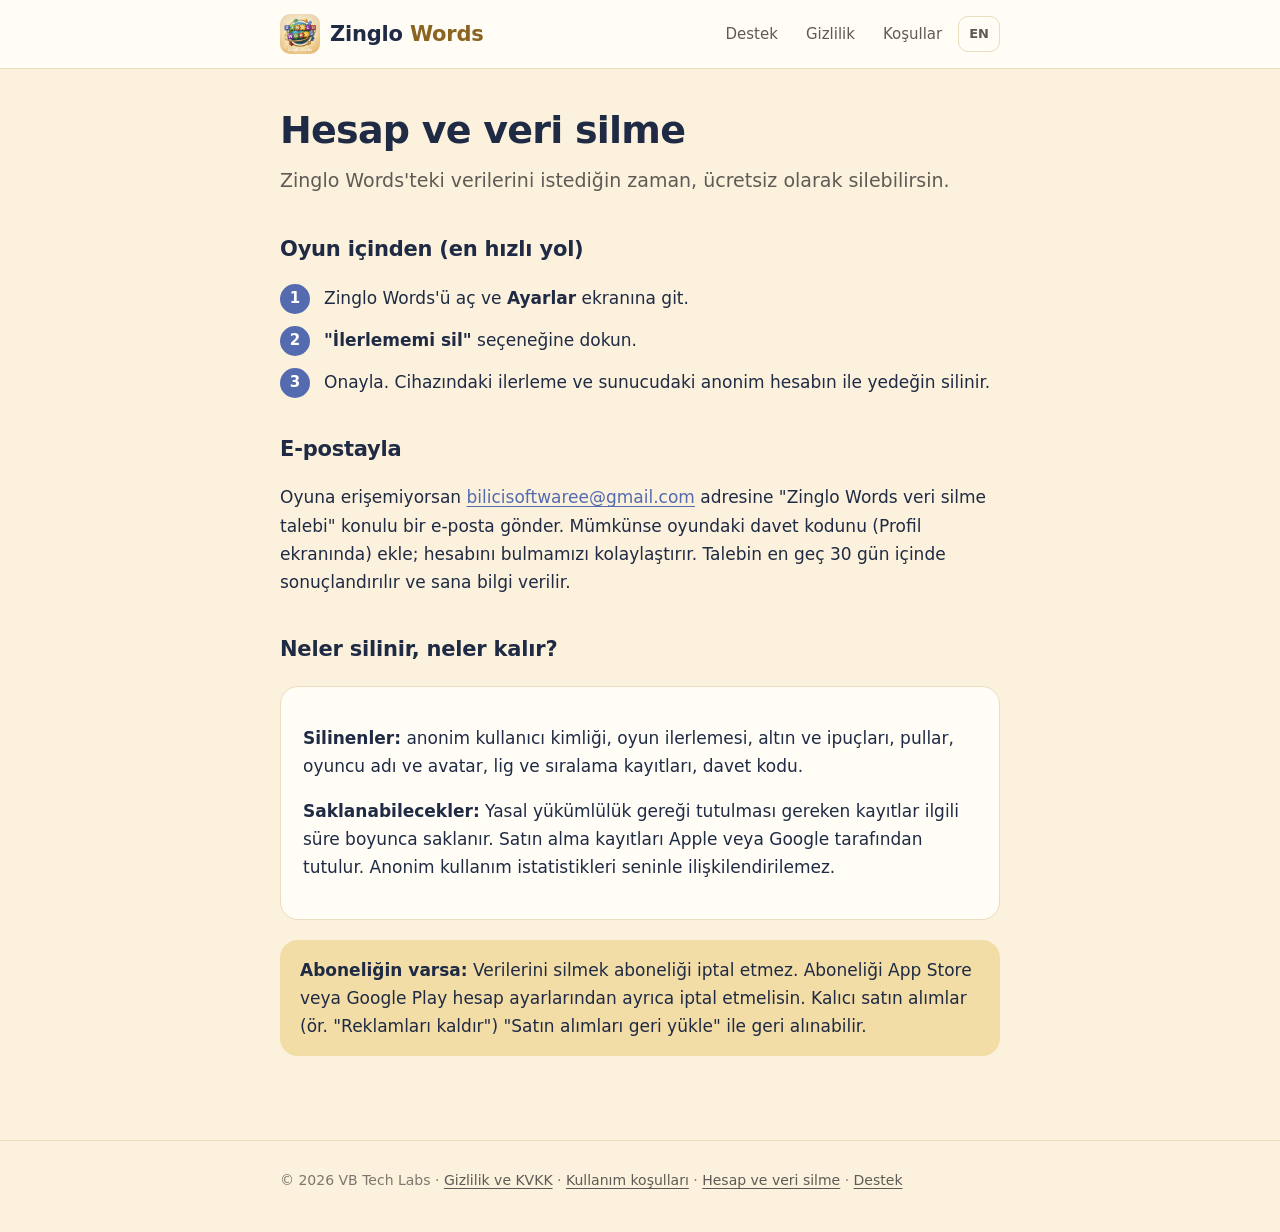
==== hesap-silme/index.html @ aed849ad "Zinglo Words: support, privacy/KVKK, terms and account deletion pages (TR + EN)" ====
<!doctype html>
<html lang="tr">
<head>
<meta charset="utf-8">
<meta name="viewport" content="width=device-width, initial-scale=1">
<title>Hesap ve Veri Silme | Zinglo Words</title>
<meta name="description" content="Zinglo Words hesabını ve verilerini nasıl silebileceğin.">
<link rel="icon" href="/assets/logo.png">
<link rel="apple-touch-icon" href="/assets/logo.png">
<link rel="alternate" hreflang="en" href="https://zinglogames.github.io/en/delete-account/">
<link rel="stylesheet" href="/assets/site.css">
</head>
<body>
<header class="site"><div class="wrap">
  <a class="brand" href="/"><img src="/assets/logo.png" alt="" width="40" height="40"><span>Zinglo <b>Words</b></span></a>
  <nav class="site" aria-label="Site"><a href="/destek/">Destek</a><a href="/gizlilik/">Gizlilik</a><a href="/kosullar/">Koşullar</a><a class="lang" href="/en/delete-account/" hreflang="en" lang="en">EN</a></nav>
</div></header>
<main><div class="wrap">
<h1>Hesap ve veri silme</h1>
  <p class="lead">Zinglo Words'teki verilerini istediğin zaman, ücretsiz olarak silebilirsin.</p>

  <h2>Oyun içinden (en hızlı yol)</h2>
  <ol class="steps">
    <li>Zinglo Words'ü aç ve <strong>Ayarlar</strong> ekranına git.</li>
    <li><strong>"İlerlememi sil"</strong> seçeneğine dokun.</li>
    <li>Onayla. Cihazındaki ilerleme ve sunucudaki anonim hesabın ile yedeğin silinir.</li>
  </ol>

  <h2>E-postayla</h2>
  <p>Oyuna erişemiyorsan <a href="mailto:bilicisoftwaree@gmail.com?subject=Zinglo%20Words%20veri%20silme%20talebi">bilicisoftwaree@gmail.com</a> adresine "Zinglo Words veri silme talebi" konulu bir e-posta gönder. Mümkünse oyundaki davet kodunu (Profil ekranında) ekle; hesabını bulmamızı kolaylaştırır. Talebin en geç 30 gün içinde sonuçlandırılır ve sana bilgi verilir.</p>

  <h2>Neler silinir, neler kalır?</h2>
  <div class="card">
    <p><strong>Silinenler:</strong> anonim kullanıcı kimliği, oyun ilerlemesi, altın ve ipuçları, pullar, oyuncu adı ve avatar, lig ve sıralama kayıtları, davet kodu.</p>
    <p><strong>Saklanabilecekler:</strong> Yasal yükümlülük gereği tutulması gereken kayıtlar ilgili süre boyunca saklanır. Satın alma kayıtları Apple veya Google tarafından tutulur. Anonim kullanım istatistikleri seninle ilişkilendirilemez.</p>
  </div>
  <div class="note"><strong>Aboneliğin varsa:</strong> Verilerini silmek aboneliği iptal etmez. Aboneliği App Store veya Google Play hesap ayarlarından ayrıca iptal etmelisin. Kalıcı satın alımlar (ör. "Reklamları kaldır") "Satın alımları geri yükle" ile geri alınabilir.</div>
</div></main>
<footer class="site"><div class="wrap">
  © 2026 VB Tech Labs · <a href="/gizlilik/">Gizlilik ve KVKK</a> · <a href="/kosullar/">Kullanım koşulları</a> · <a href="/hesap-silme/">Hesap ve veri silme</a> · <a href="/destek/">Destek</a>
</div></footer>
</body>
</html>
---- assets/site.css ----
:root {
  --bg: #fbf1dc; --surface: #fffdf6; --paper: #fff9ec; --text: #1f2a44; --text2: #5e5a55; --text3: #7d776f;
  --brand: #546bb0; --gold: #8a6420; --gold-soft: #f3dda6; --border: #eadcbc; --soft: #f6ead0;
  --radius: 18px; --max: 760px;
  font-family: Nunito, system-ui, -apple-system, "Segoe UI", Roboto, sans-serif;
}
@media (prefers-color-scheme: dark) {
  :root { --bg: #141a2b; --surface: #1b2338; --paper: #1b2338; --text: #f3ead6; --text2: #c9bfa9; --text3: #9a917f;
    --brand: #9fb2ec; --gold: #e0bd76; --gold-soft: #3a3220; --border: #2c3550; --soft: #222c45; }
}
* { box-sizing: border-box; }
html { -webkit-text-size-adjust: 100%; }
body { margin: 0; background: var(--bg); color: var(--text); font-size: 17px; line-height: 1.65; }
a { color: var(--brand); text-underline-offset: 3px; }
a:focus-visible { outline: 3px solid var(--brand); outline-offset: 2px; border-radius: 4px; }
.wrap { max-width: var(--max); margin: 0 auto; padding: 0 20px; }
header.site { border-bottom: 1px solid var(--border); background: var(--surface); }
header.site .wrap { display: flex; align-items: center; justify-content: space-between; gap: 16px; min-height: 68px; flex-wrap: wrap; }
.brand { display: flex; align-items: center; gap: 10px; text-decoration: none; color: var(--text); font-weight: 800; font-size: 21px; letter-spacing: -0.01em; }
.brand img { width: 40px; height: 40px; border-radius: 10px; }
.brand b { color: var(--gold); font-weight: 800; }
nav.site { display: flex; gap: 4px; flex-wrap: wrap; align-items: center; }
nav.site a { text-decoration: none; color: var(--text2); padding: 8px 12px; border-radius: 10px; font-size: 15px; }
nav.site a:hover, nav.site a[aria-current="page"] { background: var(--soft); color: var(--brand); }
nav.site a.lang { border: 1px solid var(--border); font-weight: 700; font-size: 13px; padding: 6px 10px; }
main { padding: 40px 0 64px; }
h1 { font-size: clamp(28px, 5vw, 38px); line-height: 1.15; letter-spacing: -0.02em; margin: 0 0 12px; }
h2 { font-size: 21px; letter-spacing: -0.01em; margin: 36px 0 8px; }
h3 { font-size: 17px; margin: 24px 0 6px; }
.lead { font-size: 19px; color: var(--text2); margin: 0 0 24px; }
.meta { color: var(--text3); font-size: 14px; margin-bottom: 28px; }
.card { background: var(--surface); border: 1px solid var(--border); border-radius: var(--radius); padding: 20px 22px; margin: 20px 0; }
.note { background: var(--gold-soft); border-radius: var(--radius); padding: 16px 20px; margin: 20px 0; }
table { width: 100%; border-collapse: collapse; margin: 12px 0; font-size: 15px; }
th, td { text-align: left; padding: 10px 8px; border-bottom: 1px solid var(--border); vertical-align: top; }
th { color: var(--text2); font-weight: 700; }
.table-scroll { overflow-x: auto; }
.steps { counter-reset: s; list-style: none; padding: 0; }
.steps li { counter-increment: s; position: relative; padding-left: 44px; margin: 14px 0; }
.steps li::before { content: counter(s); position: absolute; left: 0; top: 0; width: 30px; height: 30px; border-radius: 50%; background: var(--brand); color: #fff; display: grid; place-items: center; font-weight: 700; font-size: 15px; }
.hero { display: flex; gap: 22px; align-items: center; padding: 16px 0 8px; flex-wrap: wrap; }
.hero img { width: 112px; height: 112px; border-radius: 26px; box-shadow: 0 10px 28px rgba(31, 42, 68, 0.16); }
.hero h1 { margin-bottom: 6px; }
.grid { display: grid; grid-template-columns: repeat(auto-fit, minmax(200px, 1fr)); gap: 14px; margin: 24px 0; }
.grid .card { margin: 0; }
.grid h3 { margin-top: 0; }
footer.site { border-top: 1px solid var(--border); padding: 28px 0 40px; color: var(--text3); font-size: 14px; }
footer.site a { color: var(--text2); }
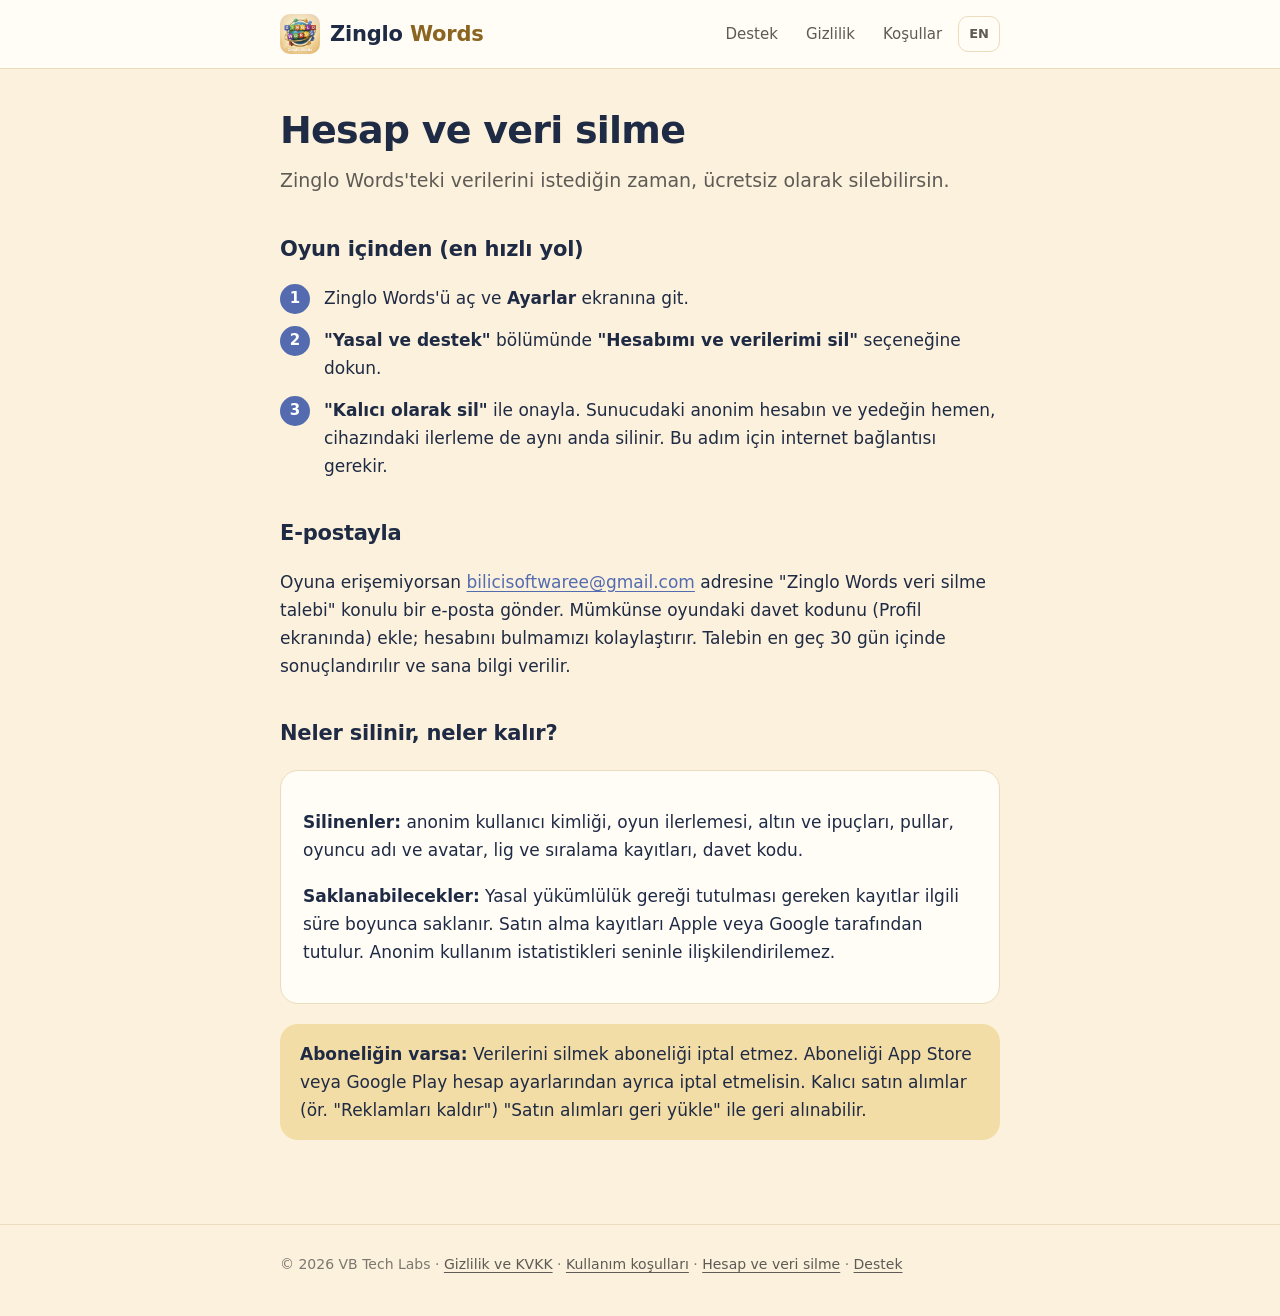
==== commit e39399df: "Match in-app account deletion wording" ====
--- a/hesap-silme/index.html
+++ b/hesap-silme/index.html
@@ -22,8 +22,8 @@
   <h2>Oyun içinden (en hızlı yol)</h2>
   <ol class="steps">
     <li>Zinglo Words'ü aç ve <strong>Ayarlar</strong> ekranına git.</li>
-    <li><strong>"İlerlememi sil"</strong> seçeneğine dokun.</li>
-    <li>Onayla. Cihazındaki ilerleme ve sunucudaki anonim hesabın ile yedeğin silinir.</li>
+    <li><strong>"Yasal ve destek"</strong> bölümünde <strong>"Hesabımı ve verilerimi sil"</strong> seçeneğine dokun.</li>
+    <li><strong>"Kalıcı olarak sil"</strong> ile onayla. Sunucudaki anonim hesabın ve yedeğin hemen, cihazındaki ilerleme de aynı anda silinir. Bu adım için internet bağlantısı gerekir.</li>
   </ol>
 
   <h2>E-postayla</h2>
